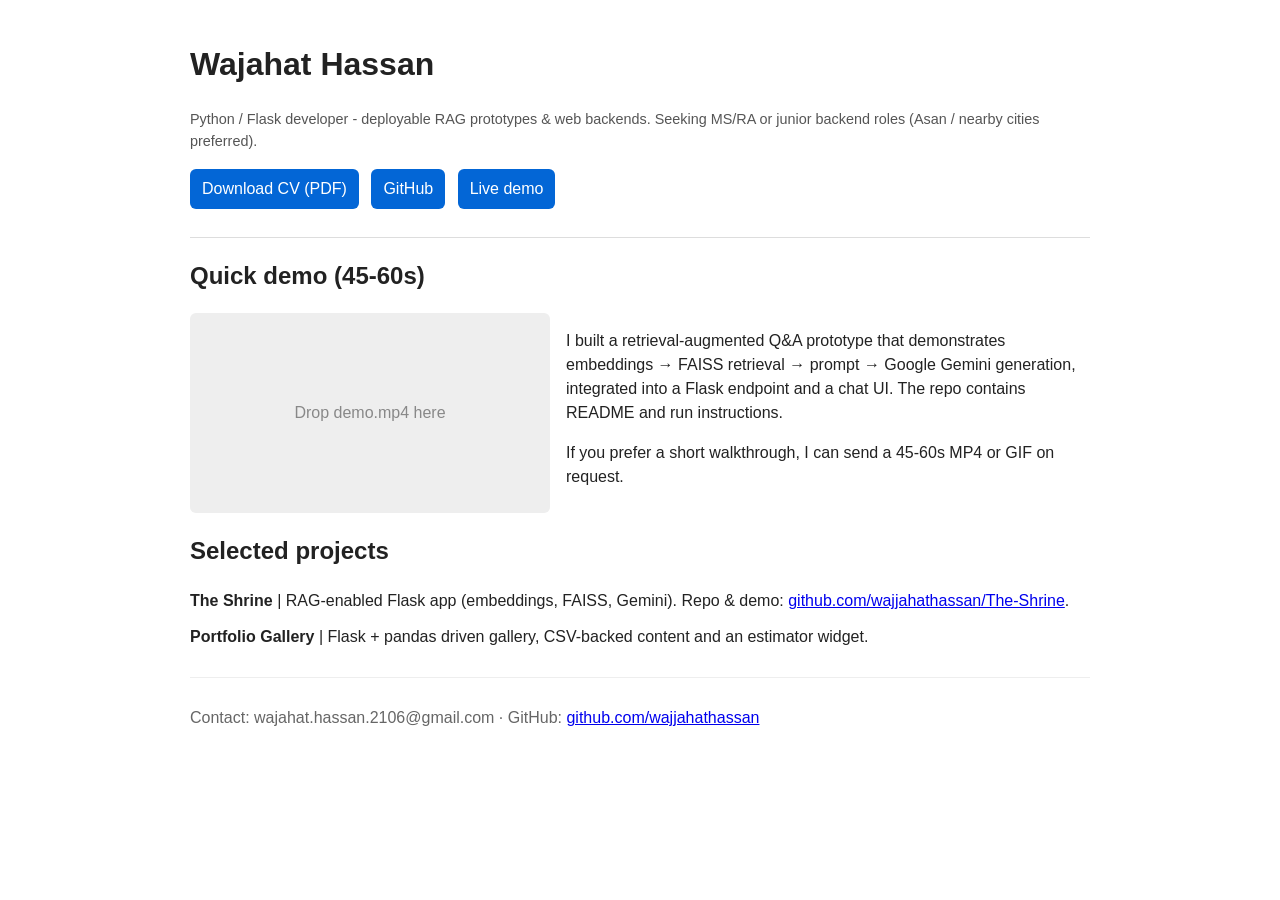
==== index.html @ 857565ab "Initial commit: landing page, CV, demo" ====
<!DOCTYPE html>
<html lang="en">
  <head>
    <meta charset="utf-8" />
    <meta name="viewport" content="width=device-width,initial-scale=1" />
    <title>Wajahat Hassan - Portfolio</title>
    <style>
      body {
        font-family: Arial, sans-serif;
        max-width: 900px;
        margin: 40px auto;
        line-height: 1.5;
        color: #222;
      }
      header {
        border-bottom: 1px solid #ddd;
        padding-bottom: 12px;
        margin-bottom: 18px;
      }
      a.button {
        display: inline-block;
        background: #0366d6;
        color: white;
        padding: 8px 12px;
        border-radius: 6px;
        text-decoration: none;
        margin-right: 8px;
      }
      .meta {
        color: #555;
        font-size: 90%;
      }
      .demo-placeholder {
        width: 360px;
        height: 200px;
        background: #eee;
        display: flex;
        align-items: center;
        justify-content: center;
        color: #888;
        border-radius: 6px;
      }
      .project {
        margin: 12px 0;
      }
      footer {
        margin-top: 28px;
        border-top: 1px solid #eee;
        padding-top: 12px;
        color: #666;
      }
    </style>
  </head>
  <body>
    <header>
      <h1>Wajahat Hassan</h1>
      <p class="meta">
        Python / Flask developer - deployable RAG prototypes & web backends.
        Seeking MS/RA or junior backend roles (Asan / nearby cities preferred).
      </p>
      <p>
        <a class="button" href="CV_Wajahat_Hassan.pdf" target="_blank"
          >Download CV (PDF)</a
        >
        <a
          class="button"
          href="https://github.com/wajjahathassan"
          target="_blank"
          >GitHub</a
        >
        <a
          class="button"
          href="https://wajahat2106hassan.pythonanywhere.com"
          target="_blank"
          >Live demo</a
        >
      </p>
    </header>

    <section>
      <h2>Quick demo (45-60s)</h2>
      <div style="display: flex; gap: 16px; align-items: flex-start">
        <div>
          <!-- If you add demo.gif to same folder, it will show -->
          <img
            src="demo.mp4"
            alt="demo"
            style="
              width: 360px;
              height: 200px;
              object-fit: cover;
              border-radius: 6px;
            "
            onerror="this.style.display='none'"
          />
          <div class="demo-placeholder" id="demobox" style="display: none">
            Drop demo.mp4 here
          </div>
        </div>
        <div style="flex: 1">
          <p>
            I built a retrieval-augmented Q&A prototype that demonstrates
            embeddings → FAISS retrieval → prompt → Google Gemini generation,
            integrated into a Flask endpoint and a chat UI. The repo contains
            README and run instructions.
          </p>
          <p>
            If you prefer a short walkthrough, I can send a 45-60s MP4 or GIF on
            request.
          </p>
        </div>
      </div>
    </section>

    <section>
      <h2>Selected projects</h2>
      <div class="project">
        <strong>The Shrine</strong> | RAG-enabled Flask app (embeddings, FAISS,
        Gemini). Repo & demo:
        <a href="https://github.com/wajjahathassan/The-Shrine"
          >github.com/wajjahathassan/The-Shrine</a
        >.
      </div>
      <div class="project">
        <strong>Portfolio Gallery</strong> | Flask + pandas driven gallery,
        CSV-backed content and an estimator widget.
      </div>
    </section>

    <footer>
      <p>
        Contact: wajahat.hassan.2106@gmail.com · GitHub:
        <a href="https://github.com/wajjahathassan"
          >github.com/wajjahathassan</a
        >
      </p>
    </footer>

    <script>
      // show placeholder if demo.mp4 missing
      window.addEventListener("DOMContentLoaded", function () {
        var imgs = document.querySelectorAll("img");
        var shown = false;
        imgs.forEach(function (i) {
          if (i.complete && i.naturalWidth > 0) shown = true;
        });
        if (!shown) {
          document.getElementById("demobox").style.display = "flex";
        }
      });
    </script>
  </body>
</html>
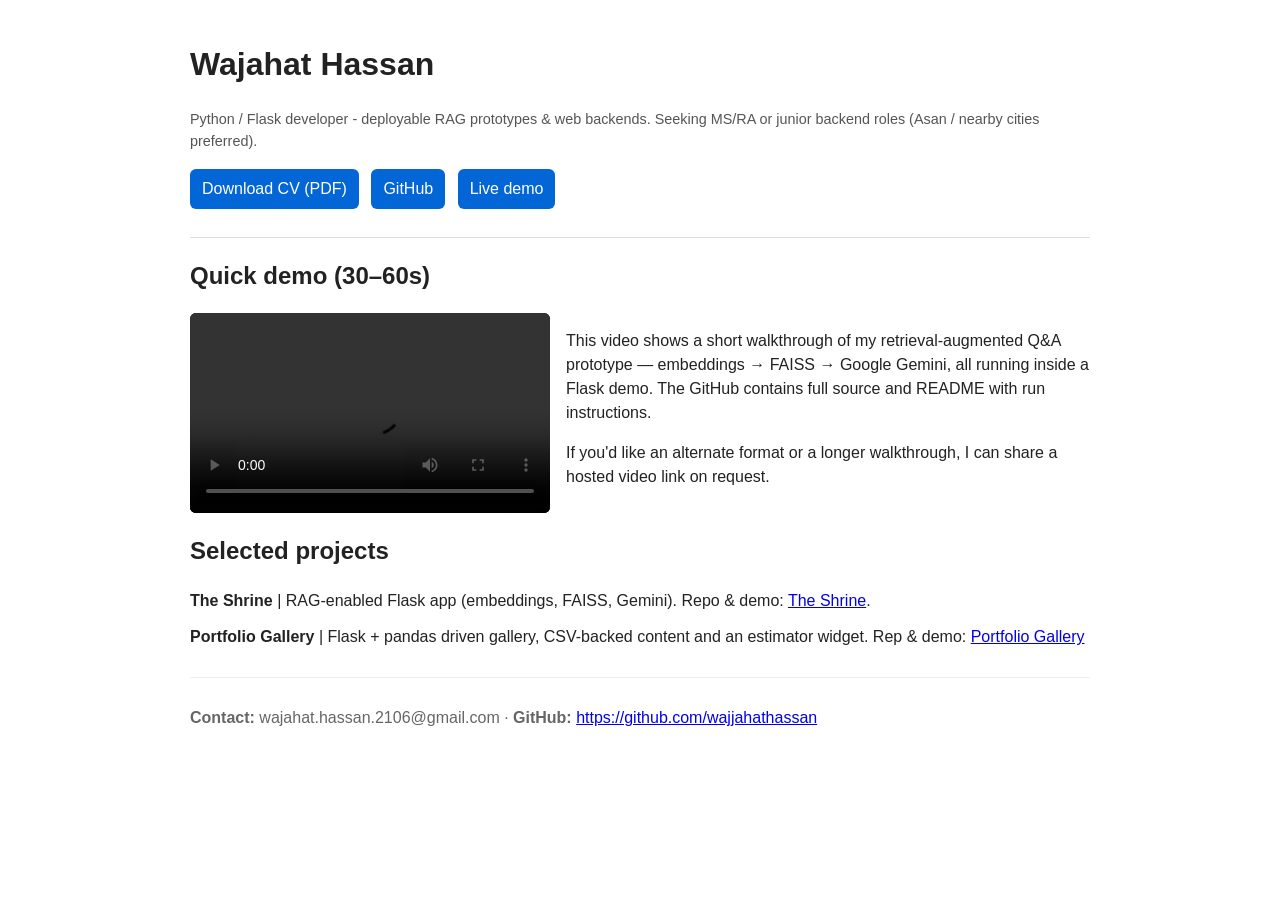
==== commit 8df6dfe3: "Embedded demo.mp4 video in landing page" ====
--- a/index.html
+++ b/index.html
@@ -78,36 +78,21 @@
     </header>
 
     <section>
-      <h2>Quick demo (45-60s)</h2>
-      <div style="display: flex; gap: 16px; align-items: flex-start">
-        <div>
-          <!-- If you add demo.gif to same folder, it will show -->
-          <img
-            src="demo.mp4"
-            alt="demo"
-            style="
-              width: 360px;
-              height: 200px;
-              object-fit: cover;
-              border-radius: 6px;
-            "
-            onerror="this.style.display='none'"
-          />
-          <div class="demo-placeholder" id="demobox" style="display: none">
-            Drop demo.mp4 here
-          </div>
-        </div>
-        <div style="flex: 1">
-          <p>
-            I built a retrieval-augmented Q&A prototype that demonstrates
-            embeddings → FAISS retrieval → prompt → Google Gemini generation,
-            integrated into a Flask endpoint and a chat UI. The repo contains
-            README and run instructions.
-          </p>
-          <p>
-            If you prefer a short walkthrough, I can send a 45-60s MP4 or GIF on
-            request.
-          </p>
+      <h2>Quick demo (30–60s)</h2>
+      <div style="display:flex; gap:16px; align-items:flex-start; flex-wrap: wrap;">
+        <video
+          width="360"
+          height="200"
+          controls
+          style="border-radius:6px; background:#000;"
+        >
+          <source src="demo.mp4" type="video/mp4" />
+          Your browser does not support the video tag.
+        </video>
+
+        <div style="flex:1; min-width:240px;">
+          <p>This video shows a short walkthrough of my retrieval-augmented Q&A prototype — embeddings → FAISS → Google Gemini, all running inside a Flask demo. The GitHub contains full source and README with run instructions.</p>
+          <p>If you'd like an alternate format or a longer walkthrough, I can share a hosted video link on request.</p>
         </div>
       </div>
     </section>
@@ -118,20 +103,21 @@
         <strong>The Shrine</strong> | RAG-enabled Flask app (embeddings, FAISS,
         Gemini). Repo & demo:
         <a href="https://github.com/wajjahathassan/The-Shrine"
-          >github.com/wajjahathassan/The-Shrine</a
+          >The Shrine</a
         >.
       </div>
       <div class="project">
         <strong>Portfolio Gallery</strong> | Flask + pandas driven gallery,
-        CSV-backed content and an estimator widget.
+        CSV-backed content and an estimator widget. Rep & demo:
+        <a href="https://github.com/wajjahathassan/Portfolio-Gallery">Portfolio Gallery</a>
       </div>
     </section>
 
     <footer>
       <p>
-        Contact: wajahat.hassan.2106@gmail.com · GitHub:
+        <strong>Contact:</strong> wajahat.hassan.2106@gmail.com · <strong>GitHub:</strong>
         <a href="https://github.com/wajjahathassan"
-          >github.com/wajjahathassan</a
+          >https://github.com/wajjahathassan</a
         >
       </p>
     </footer>
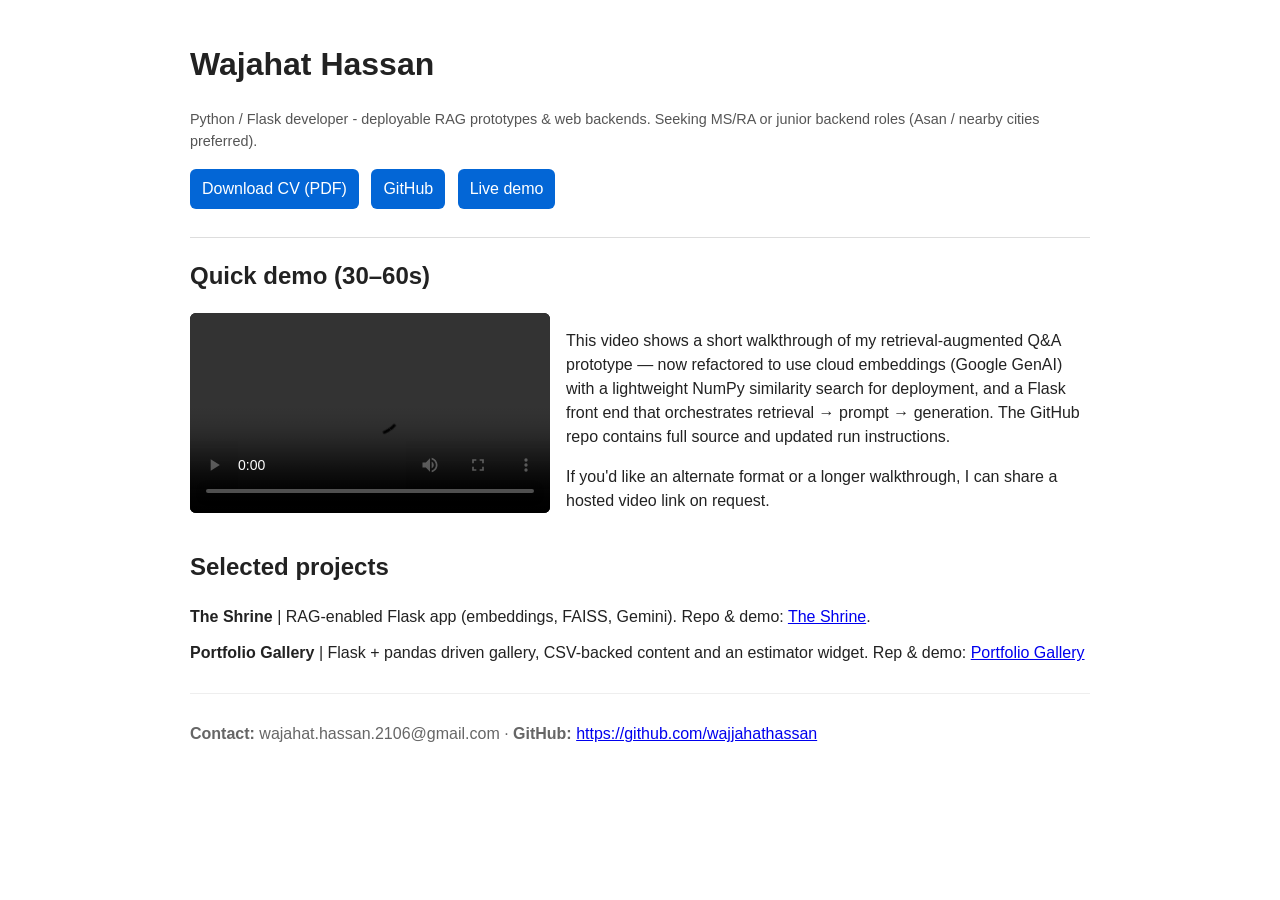
==== commit a6542619: "Update files and push" ====
--- a/index.html
+++ b/index.html
@@ -91,7 +91,7 @@
         </video>
 
         <div style="flex:1; min-width:240px;">
-          <p>This video shows a short walkthrough of my retrieval-augmented Q&A prototype — embeddings → FAISS → Google Gemini, all running inside a Flask demo. The GitHub contains full source and README with run instructions.</p>
+          <p>This video shows a short walkthrough of my retrieval-augmented Q&A prototype — now refactored to use cloud embeddings (Google GenAI) with a lightweight NumPy similarity search for deployment, and a Flask front end that orchestrates retrieval → prompt → generation. The GitHub repo contains full source and updated run instructions.</p>
           <p>If you'd like an alternate format or a longer walkthrough, I can share a hosted video link on request.</p>
         </div>
       </div>
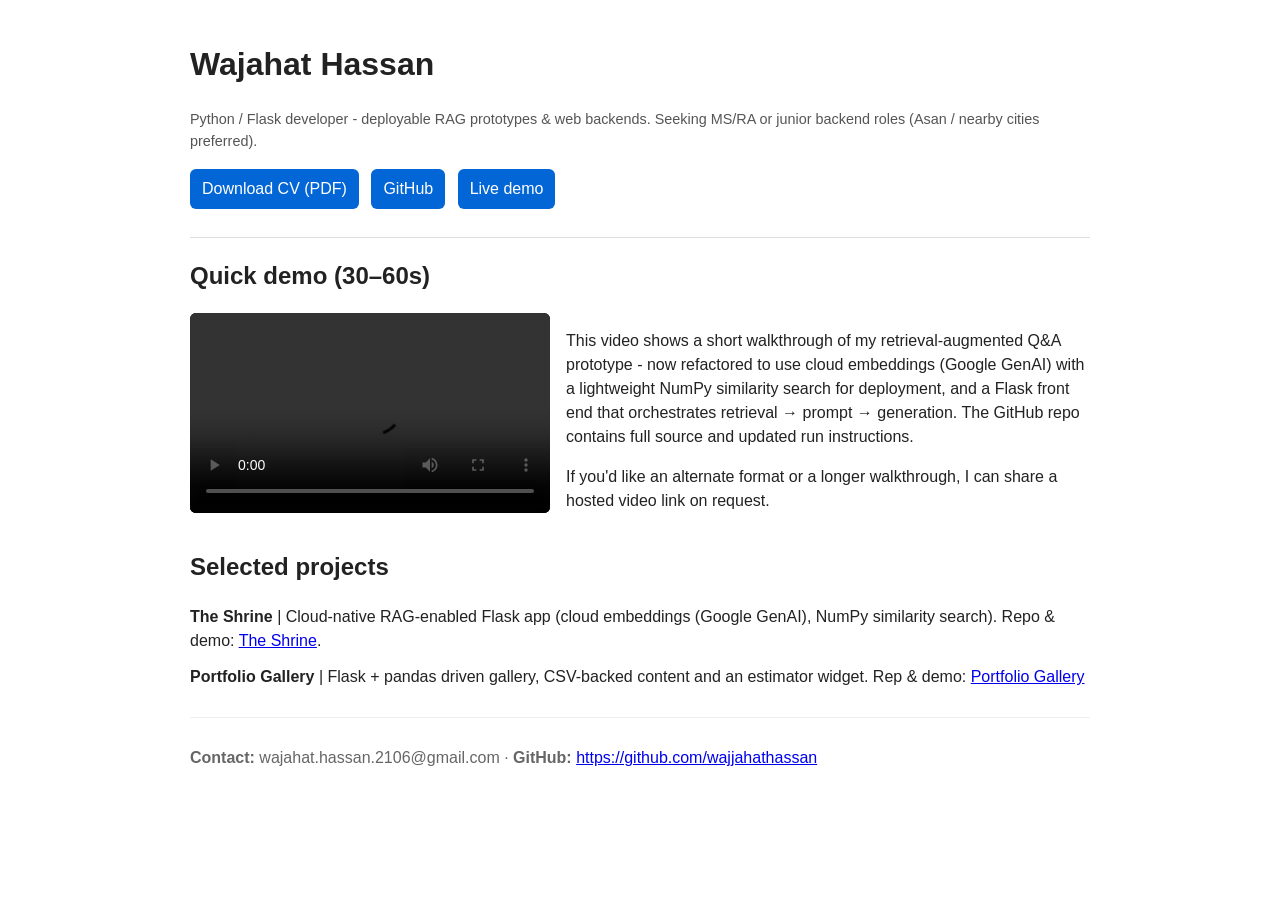
==== commit c0ecb1f2: "Update and push files" ====
--- a/index.html
+++ b/index.html
@@ -91,7 +91,7 @@
         </video>
 
         <div style="flex:1; min-width:240px;">
-          <p>This video shows a short walkthrough of my retrieval-augmented Q&A prototype — now refactored to use cloud embeddings (Google GenAI) with a lightweight NumPy similarity search for deployment, and a Flask front end that orchestrates retrieval → prompt → generation. The GitHub repo contains full source and updated run instructions.</p>
+          <p>This video shows a short walkthrough of my retrieval-augmented Q&A prototype - now refactored to use cloud embeddings (Google GenAI) with a lightweight NumPy similarity search for deployment, and a Flask front end that orchestrates retrieval → prompt → generation. The GitHub repo contains full source and updated run instructions.</p>
           <p>If you'd like an alternate format or a longer walkthrough, I can share a hosted video link on request.</p>
         </div>
       </div>
@@ -100,8 +100,7 @@
     <section>
       <h2>Selected projects</h2>
       <div class="project">
-        <strong>The Shrine</strong> | RAG-enabled Flask app (embeddings, FAISS,
-        Gemini). Repo & demo:
+        <strong>The Shrine</strong> | Cloud-native RAG-enabled Flask app (cloud embeddings (Google GenAI), NumPy similarity search). Repo & demo:
         <a href="https://github.com/wajjahathassan/The-Shrine"
           >The Shrine</a
         >.
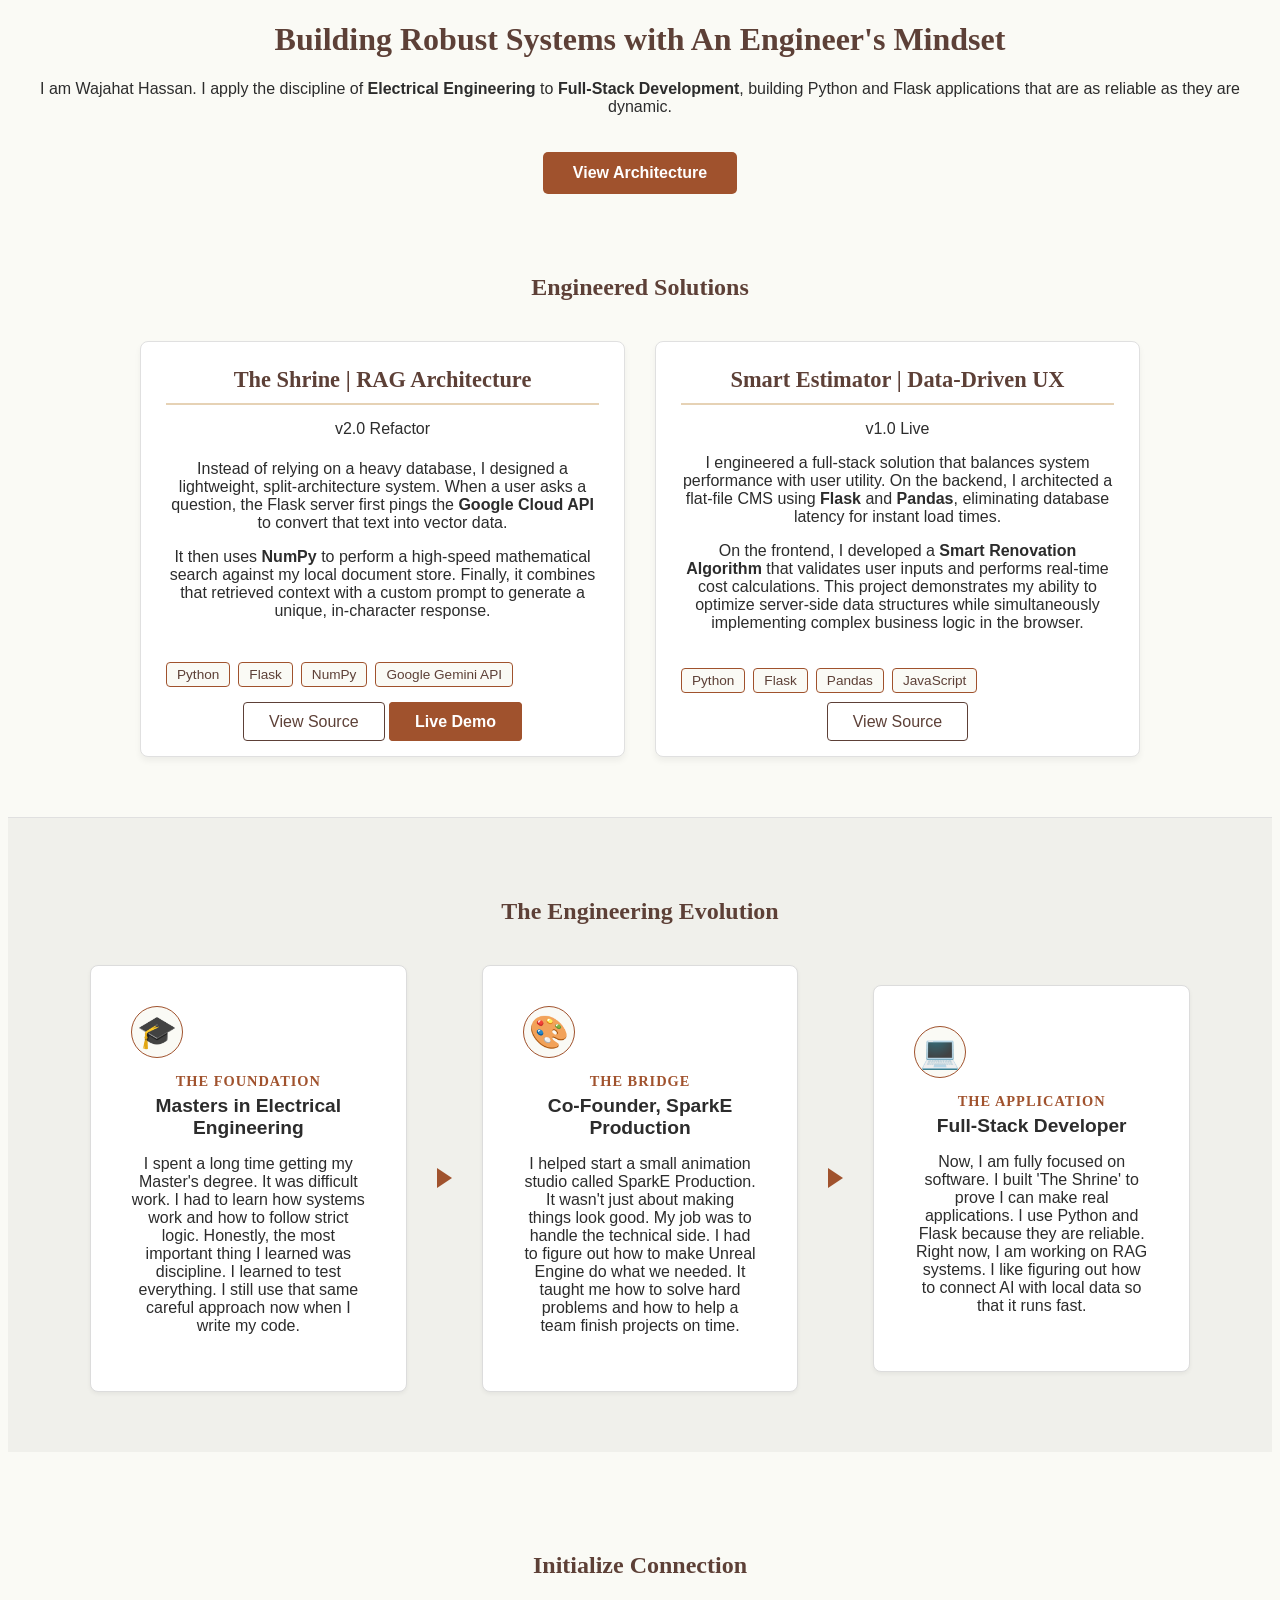
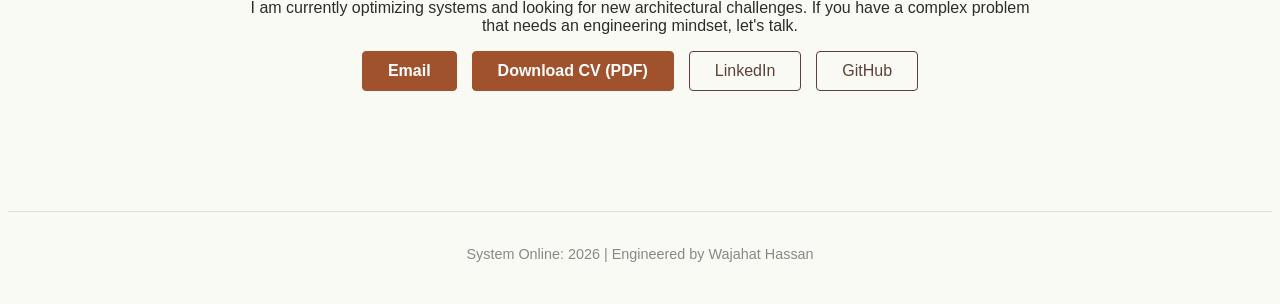
==== commit aef1f99d: "Finalize Systems Thinker layout: Center alignment and CSS arrows" ====
--- a/index.html
+++ b/index.html
@@ -1,138 +1,164 @@
 <!DOCTYPE html>
 <html lang="en">
   <head>
-    <meta charset="utf-8" />
+    <meta charset="utf-8"/>
     <meta name="viewport" content="width=device-width,initial-scale=1" />
+    <link rel="stylesheet" href="static/style.css" />
     <title>Wajahat Hassan - Portfolio</title>
-    <style>
-      body {
-        font-family: Arial, sans-serif;
-        max-width: 900px;
-        margin: 40px auto;
-        line-height: 1.5;
-        color: #222;
-      }
-      header {
-        border-bottom: 1px solid #ddd;
-        padding-bottom: 12px;
-        margin-bottom: 18px;
-      }
-      a.button {
-        display: inline-block;
-        background: #0366d6;
-        color: white;
-        padding: 8px 12px;
-        border-radius: 6px;
-        text-decoration: none;
-        margin-right: 8px;
-      }
-      .meta {
-        color: #555;
-        font-size: 90%;
-      }
-      .demo-placeholder {
-        width: 360px;
-        height: 200px;
-        background: #eee;
-        display: flex;
-        align-items: center;
-        justify-content: center;
-        color: #888;
-        border-radius: 6px;
-      }
-      .project {
-        margin: 12px 0;
-      }
-      footer {
-        margin-top: 28px;
-        border-top: 1px solid #eee;
-        padding-top: 12px;
-        color: #666;
-      }
-    </style>
   </head>
+
   <body>
-    <header>
-      <h1>Wajahat Hassan</h1>
-      <p class="meta">
-        Python / Flask developer - deployable RAG prototypes & web backends.
-        Seeking MS/RA or junior backend roles (Asan / nearby cities preferred).
-      </p>
-      <p>
-        <a class="button" href="CV_Wajahat_Hassan.pdf" target="_blank"
-          >Download CV (PDF)</a
-        >
-        <a
-          class="button"
-          href="https://github.com/wajjahathassan"
-          target="_blank"
-          >GitHub</a
-        >
-        <a
-          class="button"
-          href="https://wajahat2106hassan.pythonanywhere.com"
-          target="_blank"
-          >Live demo</a
-        >
-      </p>
+    <header class="hero-section">
+      <div class="hero-content">
+        <h1>Building Robust Systems with An Engineer's Mindset</h1>
+
+        <p class="hero-sub">
+          I am Wajahat Hassan. I apply the discipline of <strong>Electrical Engineering</strong> 
+            to <strong>Full-Stack Development</strong>, building Python and Flask applications 
+            that are as reliable as they are dynamic.
+        </p>
+
+        <a href="#projects" class="cta-button">View Architecture</a>
+      </div>
     </header>
 
-    <section>
-      <h2>Quick demo (30–60s)</h2>
-      <div style="display:flex; gap:16px; align-items:flex-start; flex-wrap: wrap;">
-        <video
-          width="360"
-          height="200"
-          controls
-          style="border-radius:6px; background:#000;"
-        >
-          <source src="demo.mp4" type="video/mp4" />
-          Your browser does not support the video tag.
-        </video>
+    <section id="projects" class="project-section">
+      <h2>Engineered Solutions</h2>
 
-        <div style="flex:1; min-width:240px;">
-          <p>This video shows a short walkthrough of my retrieval-augmented Q&A prototype - now refactored to use cloud embeddings (Google GenAI) with a lightweight NumPy similarity search for deployment, and a Flask front end that orchestrates retrieval → prompt → generation. The GitHub repo contains full source and updated run instructions.</p>
-          <p>If you'd like an alternate format or a longer walkthrough, I can share a hosted video link on request.</p>
-        </div>
+      <div class="project-grid">
+
+        <article class="project-card">
+          <div class="card-header">
+            <h3>The Shrine | RAG Architecture</h3>
+            <span class="version-badge">v2.0 Refactor</span>
+          </div>
+
+          <div class="card-body">
+            <p>
+              Instead of relying on a heavy database, I designed a lightweight, split-architecture system. 
+            When a user asks a question, the Flask server first pings the <strong>Google Cloud API</strong> 
+            to convert that text into vector data.
+            </p>
+
+            <p>
+              It then uses <strong>NumPy</strong> to perform a high-speed mathematical search against 
+            my local document store. Finally, it combines that retrieved context with a custom prompt 
+            to generate a unique, in-character response.
+            </p>
+          </div>
+
+          <div class="tech-stack">
+            <span class="tech-tag">Python</span>
+            <span class="tech-tag">Flask</span>
+            <span class="tech-tag">NumPy</span>
+            <span class="tech-tag">Google Gemini API</span>
+          </div>
+
+          <div class="card-footer">
+            <a href="https://github.com/wajjahathassan/The-Shrine" target="_blank" class="btn-secondary">View Source</a>
+            <a href="https://wajahat2106hassan.pythonanywhere.com/" target="_blank" class="btn-primary">Live Demo</a>
+          </div>
+        </article>
+
+        <article class="project-card">
+          <div class="card-header">
+            <h3>Smart Estimator | Data-Driven UX</h3>
+            <span class="version-badge">v1.0 Live</span>
+          </div>
+
+          <div class="card-body">
+            <p>
+              I engineered a full-stack solution that balances system performance with user utility. 
+                    On the backend, I architected a flat-file CMS using <strong>Flask</strong> and <strong>Pandas</strong>, 
+                    eliminating database latency for instant load times.
+            </p>
+            <p>
+              On the frontend, I developed a <strong>Smart Renovation Algorithm</strong> that validates user inputs 
+                    and performs real-time cost calculations. This project demonstrates my ability to optimize 
+                    server-side data structures while simultaneously implementing complex business logic in the browser.
+            </p>
+          </div>
+
+          <div class="tech-stack">
+            <span class="tech-tag">Python</span>
+            <span class="tech-tag">Flask</span>
+            <span class="tech-tag">Pandas</span>
+            <span class="tech-tag">JavaScript</span>
+          </div>
+
+          <div class="card-footer">
+            <a href="https://github.com/wajjahathassan/Portfolio-Gallery" target="_blank" class="btn-secondary">View Source</a>
+          </div>
+        </article>
+        
       </div>
     </section>
 
-    <section>
-      <h2>Selected projects</h2>
-      <div class="project">
-        <strong>The Shrine</strong> | Cloud-native RAG-enabled Flask app (cloud embeddings (Google GenAI), NumPy similarity search). Repo & demo:
-        <a href="https://github.com/wajjahathassan/The-Shrine"
-          >The Shrine</a
-        >.
+    <section id="timeline" class="timeline-section">
+      <h2>The Engineering Evolution</h2>
+
+      <div class="steps-container">
+
+        <div class="step-card">
+          <div class="step-icon">🎓</div>
+          <h3>The Foundation</h3>
+          <h4>Masters in Electrical Engineering</h4>
+          <p>
+            I spent a long time getting my Master's degree. It was difficult work. 
+                I had to learn how systems work and how to follow strict logic. 
+                Honestly, the most important thing I learned was discipline. 
+                I learned to test everything. I still use that same careful approach now when I write my code.
+          </p>
+        </div>
+
+        <div class="step-connector"></div>
+
+        <div class="step-card">
+          <div class="step-icon">🎨</div>
+          <h3>The Bridge</h3>
+          <h4>Co-Founder, SparkE Production</h4>
+          <p>
+            I helped start a small animation studio called SparkE Production. It wasn't just about making things look good. 
+                My job was to handle the technical side. I had to figure out how to make Unreal Engine do what we needed. 
+                It taught me how to solve hard problems and how to help a team finish projects on time.
+          </p>
+        </div>
+
+        <div class="step-connector"></div>
+
+        <div class="step-card">
+          <div class="step-icon">💻</div>
+          <h3>The Application</h3>
+          <h4>Full-Stack Developer</h4>
+          <p>
+            Now, I am fully focused on software. I built 'The Shrine' to prove I can make real applications. 
+                I use Python and Flask because they are reliable. Right now, I am working on RAG systems. 
+                I like figuring out how to connect AI with local data so that it runs fast.
+          </p>
+        </div>
+        
       </div>
-      <div class="project">
-        <strong>Portfolio Gallery</strong> | Flask + pandas driven gallery,
-        CSV-backed content and an estimator widget. Rep & demo:
-        <a href="https://github.com/wajjahathassan/Portfolio-Gallery">Portfolio Gallery</a>
+    </section>
+
+    <section id="contact" class="contact-section">
+      <h2>Initialize Connection</h2>
+
+      <p>
+        I am currently optimizing systems and looking for new architectural challenges. 
+        If you have a complex problem that needs an engineering mindset, let's talk.
+      </p>
+
+      <div class="contact-actions">
+        <a href="mailto:wajahat.hassan.2106@gmail.com" class="btn-primary">Email</a>
+        <a href="CV_Wajahat_Hassan.pdf" target="_blank" class="btn-primary">Download CV (PDF)</a>
+
+        <a href="https://www.linkedin.com/in/wajahat-hassan-tech/" target="_blank" class="btn-secondary">LinkedIn</a>
+        <a href="https://github.com/wajjahathassan" target="_blank" class="btn-secondary">GitHub</a>
       </div>
     </section>
 
     <footer>
-      <p>
-        <strong>Contact:</strong> wajahat.hassan.2106@gmail.com · <strong>GitHub:</strong>
-        <a href="https://github.com/wajjahathassan"
-          >https://github.com/wajjahathassan</a
-        >
-      </p>
+      <p>System Online: 2026 | Engineered by Wajahat Hassan</p>
     </footer>
-
-    <script>
-      // show placeholder if demo.mp4 missing
-      window.addEventListener("DOMContentLoaded", function () {
-        var imgs = document.querySelectorAll("img");
-        var shown = false;
-        imgs.forEach(function (i) {
-          if (i.complete && i.naturalWidth > 0) shown = true;
-        });
-        if (!shown) {
-          document.getElementById("demobox").style.display = "flex";
-        }
-      });
-    </script>
   </body>
-</html>
+</html>
--- a/static/style.css
+++ b/static/style.css
@@ -0,0 +1,251 @@
+:root {
+    --bg-color: #FAFAF5;
+    --card-bg: #FFFFFF;
+    --text-primary: #2C2C2C;
+    --text-secondary: #5D4037;
+
+    --accent-bronze: #A0522D;
+    --accent-glow: #E6D2B5;
+
+    --font-heading: 'Crimson Text', serif;
+    --font-body: 'Segoe UI', sans-serif;
+}
+
+body {
+    background-color: var(--bg-color);
+    color: var(--text-primary);
+    font-family: var(--font-body);
+    text-align: center;
+}
+
+h1, h2, h3 {
+    font-family: var(--font-heading);
+    color: var(--text-secondary);
+}
+
+/* CTA Button Styling */
+.cta-button {
+    display: inline-block;          /* Makes the link behave like a button box */
+    background-color: var(--accent-bronze);
+    color: #FFFFFF;                 /* White text for contrast */
+    text-decoration: none;          /* Removes the underline */
+    padding: 12px 30px;             /* Top/Bottom and Left/Right padding */
+    border-radius: 5px;             /* Slight rounding for a modern look */
+    font-weight: bold;
+    margin-top: 20px;
+    transition: background-color 0.3s ease; /* Smooth transition for hover */
+}
+
+/* Hover State - Visual Feedback */
+.cta-button:hover {
+    background-color: var(--text-secondary); /* Darker brown on hover */
+    transform: translateY(-2px);    /* subtle lift effect */
+}
+
+/* The Grid Layout */
+.project-section {
+    padding: 60px 20px;
+    max-width: 1000px;
+    margin: 0 auto;
+}
+
+.project-grid {
+    display: grid;
+    /* This creates a responsive layout */
+    grid-template-columns: repeat(auto-fit, minmax(300px, 1fr)); 
+    gap: 30px;
+    margin-top: 40px;
+}
+
+/* The Component Card */
+.project-card {
+    background-color: var(--card-bg);
+    border: 1px solid #e0e0e0;
+    border-radius: 8px;
+    padding: 25px;
+    box-shadow: 0 4px 6px rgba(0,0,0,0.05);
+    display: flex;
+    flex-direction: column; /* Stacks content vertically */
+    justify-content: space-between;
+}
+
+.card-header h3 {
+    margin-top: 0;
+    font-size: 1.4rem;
+    color: var(--text-secondary);
+    border-bottom: 2px solid var(--accent-glow);
+    padding-bottom: 10px;
+    margin-bottom: 15px;
+}
+
+/* Technical Tags */
+.tech-stack {
+    margin: 20px 0;
+    display: flex;
+    flex-wrap: wrap;
+    gap: 8px;
+}
+
+.tech-tag {
+    background-color: var(--bg-color);
+    color: var(--text-secondary);
+    border: 1px solid var(--accent-bronze);
+    padding: 4px 10px;
+    font-size: 0.85rem;
+    font-family: var(--font-body);
+    border-radius: 4px;
+}
+
+/* Timeline Container */
+.timeline-section {
+    padding: 60px 20px;
+    background-color: #F0F0EB; /* Slightly darker color than body for contrast */
+    border-top: 1px solid #e0e0e0;
+}
+
+.steps-container {
+    display: flex;
+    flex-direction: row; /* Horizontal Flow on Desktop */
+    justify-content: space-between;
+    align-items: center;
+    max-width: 1100px;
+    margin: 40px auto 0;
+    gap: 20px;
+}
+
+/* The Individual Step */
+.step-card {
+    background: var(--card-bg);
+    padding: 40px;
+    border-radius: 8px;
+    border: 1px solid #dcdcdc;
+    flex: 1; /* Each card takes equal width */
+    box-shadow: 0 2px 4px rgba(0,0,0,0.05);
+    position: relative;
+}
+
+.step-icon {
+    font-size: 2rem;
+    margin-bottom: 15px;
+    background: var(--bg-color);
+    width: 50px;
+    height: 50px;
+    display: flex;
+    align-items: center;
+    justify-content: center;
+    border-radius: 50%;
+    border: 1px solid var(--accent-bronze);
+    color: var(--text-secondary);
+}
+
+.step-card h3 {
+    color: var(--accent-bronze);
+    font-size: 0.9rem;
+    text-transform: uppercase;
+    letter-spacing: 1px;
+    margin-bottom: 5px;
+}
+
+.step-card h4 {
+    font-size: 1.2rem;
+    margin-top: 0;
+    margin-bottom: 15px;
+    color: var(--text-primary);
+}
+
+/* The Connector Arrow (Geometrically Drawn Through CSS) */
+.step-connector {
+    width: 0;
+    height: 0;
+    
+    /* The Geometry */
+    border-top: 10px solid transparent;
+    border-bottom: 10px solid transparent;
+    border-left: 15px solid var(--accent-bronze); /* Points Right */
+    
+    /* Positioning */
+    align-self: center;
+    margin: 0 10px; /* Gives it breathing room */
+    
+    /* Remove old font styling */
+    font-size: 0; 
+    padding: 0;
+}
+
+/* MOBILE RESPONSIVENESS */
+@media (max-width: 768px) {
+    .steps-container {
+        flex-direction: column; /* Stacks vertically on mobile */
+    }
+
+    .step-connector {
+        transform: rotate(90deg); /* Turns arrow to point DOWN */
+        margin: 10px 0;
+    }
+    
+    .step-card {
+        width: 100%; /* Full width on mobile */
+    }
+}
+
+/* Contact Section */
+.contact-section {
+    padding: 80px 20px;
+    text-align: center; /* Center aligns everything */
+    max-width: 800px;
+    margin: 0 auto;
+}
+
+.contact-text {
+    font-size: 1.1rem;
+    margin-bottom: 30px;
+    color: var(--text-secondary);
+}
+
+.contact-actions {
+    display: flex;
+    justify-content: center;
+    gap: 15px;
+    flex-wrap: wrap; /* Wraps buttons on small screens */
+}
+
+/* Button Styles */
+.btn-primary {
+    background-color: var(--accent-bronze);
+    color: white;
+    padding: 10px 25px;
+    text-decoration: none;
+    border-radius: 4px;
+    font-weight: bold;
+    border: 1px solid var(--accent-bronze);
+    transition: background 0.3s;
+}
+
+.btn-primary:hover {
+    background-color: #8B4513; /* Darker bronze on hover */
+}
+
+.btn-secondary {
+    background-color: transparent;
+    color: var(--text-secondary);
+    padding: 10px 25px;
+    text-decoration: none;
+    border-radius: 4px;
+    border: 1px solid var(--text-secondary);
+    transition: all 0.3s;
+}
+
+.btn-secondary:hover {
+    background-color: var(--text-secondary);
+    color: white;
+}
+
+/* Footer */
+footer {
+    text-align: center;
+    padding: 20px;
+    font-size: 0.9rem;
+    color: #888;
+    border-top: 1px solid #e0e0e0;
+    margin-top: 40px;
+}
